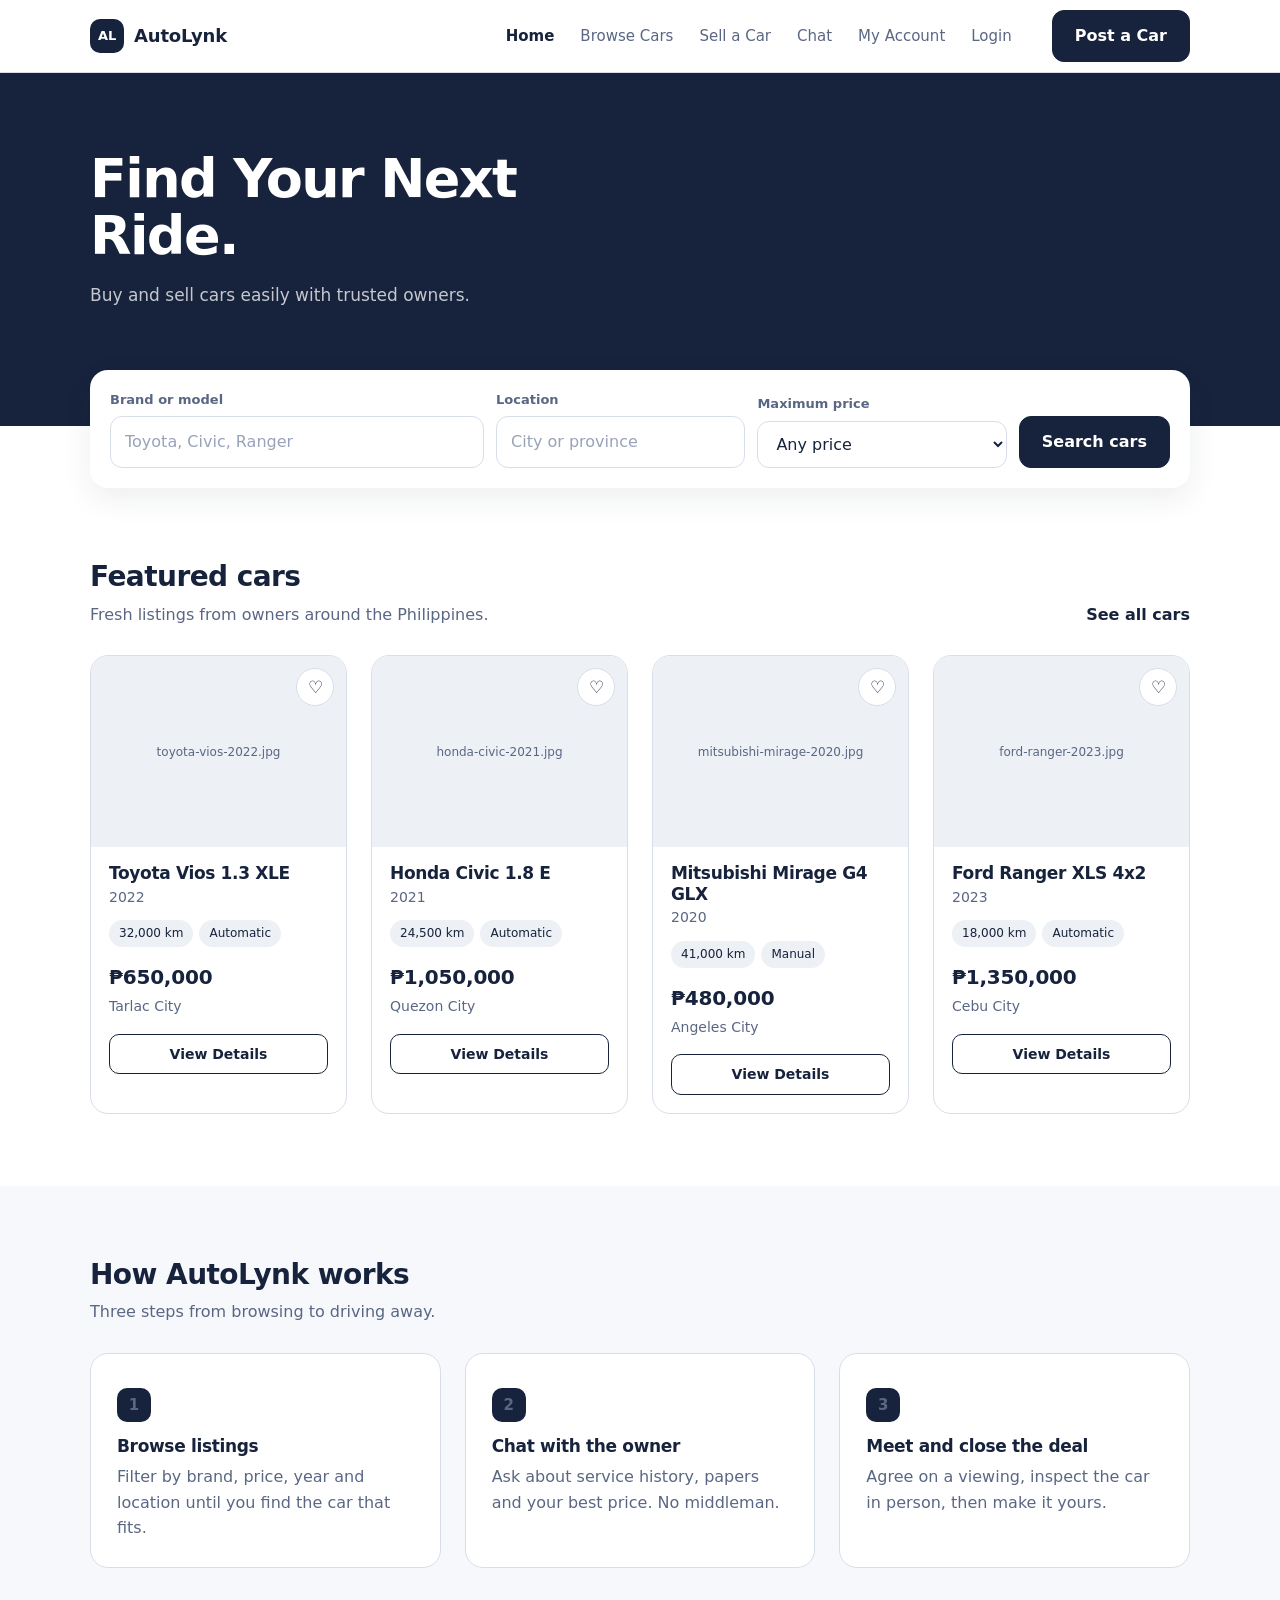
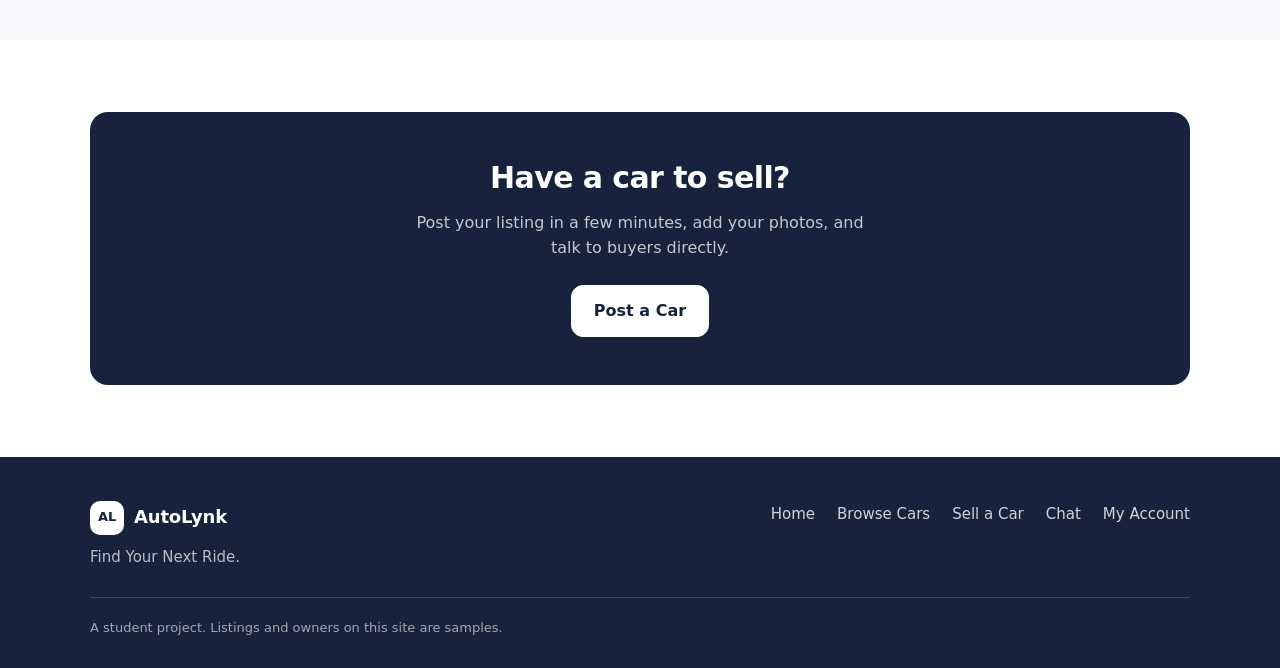
==== index.html @ 57250fde "first commit" ====
<!DOCTYPE html>
<html lang="en">
<head>
    <meta charset="UTF-8">
    <meta name="viewport" content="width=device-width, initial-scale=1.0">
    <title>AutoLynk — Find Your Next Ride.</title>
    <link rel="stylesheet" href="css/style.css">
</head>
<body id="page-index">

    <!-- ===== NAVIGATION BAR ===== -->
    <header class="nav">
        <div class="container nav-inner">
            <a class="logo" href="index.html">
                <span class="logo-mark">AL</span>
                AutoLynk
            </a>

            <ul class="nav-links">
                <li><a class="is-active" href="index.html">Home</a></li>
                <li><a href="browse.html">Browse Cars</a></li>
                <li><a href="sell.html">Sell a Car</a></li>
                <li><a href="chat.html">Chat</a></li>
                <li><a href="account.html">My Account</a></li>
                <li><a href="login.html" data-auth-login>Login</a></li>
            </ul>

            <a class="btn btn--primary nav-cta" href="sell.html">Post a Car</a>

            <button class="nav-toggle" id="navToggle" type="button" aria-label="Open menu" aria-expanded="false" aria-controls="mobileMenu">
                <span></span>
                <span></span>
                <span></span>
            </button>
        </div>

        <!-- Menu that opens on phones and tablets -->
        <nav class="mobile-menu" id="mobileMenu">
            <ul>
                <li><a href="index.html">Home</a></li>
                <li><a href="browse.html">Browse Cars</a></li>
                <li><a href="sell.html">Sell a Car</a></li>
                <li><a href="chat.html">Chat</a></li>
                <li><a href="account.html">My Account</a></li>
                <li><a href="login.html" data-auth-login>Login</a></li>
            </ul>
            <a class="btn btn--primary" href="sell.html">Post a Car</a>
        </nav>
    </header>

    <main>
        <!-- ===== HERO ===== -->
        <section class="hero">
            <div class="container">
                <h1 class="hero-title">Find Your Next Ride.</h1>
                <p class="hero-text">Buy and sell cars easily with trusted owners.</p>
            </div>
        </section>

        <!-- ===== SEARCH ===== -->
        <div class="container">
            <form class="search-panel" action="browse.html" method="get">
                <div class="search-grid">
                    <div>
                        <label class="field-label" for="heroKeyword">Brand or model</label>
                        <input class="input" type="search" id="heroKeyword" name="q" placeholder="Toyota, Civic, Ranger">
                    </div>

                    <div>
                        <label class="field-label" for="heroLocation">Location</label>
                        <input class="input" type="text" id="heroLocation" name="location" placeholder="City or province">
                    </div>

                    <div>
                        <label class="field-label" for="heroPrice">Maximum price</label>
                        <select class="select" id="heroPrice" name="price">
                            <option value="">Any price</option>
                            <option value="500000">Up to &#8369;500,000</option>
                            <option value="800000">Up to &#8369;800,000</option>
                            <option value="1200000">Up to &#8369;1,200,000</option>
                            <option value="2000000">Up to &#8369;2,000,000</option>
                        </select>
                    </div>

                    <div>
                        <button class="btn btn--primary" type="submit">Search cars</button>
                    </div>
                </div>
            </form>
        </div>

        <!-- ===== FEATURED CARS ===== -->
        <section class="section">
            <div class="container">
                <div class="section-head">
                    <div>
                        <h2 class="section-title">Featured cars</h2>
                        <p class="section-sub">Fresh listings from owners around the Philippines.</p>
                    </div>
                    <a class="text-link" href="browse.html">See all cars</a>
                </div>

                <div class="car-grid" id="featuredGrid"></div>

                <noscript>
                    <p class="empty-state">Turn on JavaScript to see the car listings.</p>
                </noscript>
            </div>
        </section>

        <!-- ===== HOW IT WORKS ===== -->
        <section class="section section--tint">
            <div class="container">
                <div class="section-head">
                    <div>
                        <h2 class="section-title">How AutoLynk works</h2>
                        <p class="section-sub">Three steps from browsing to driving away.</p>
                    </div>
                </div>

                <div class="steps">
                    <div class="step">
                        <p class="step-num">1</p>
                        <h3>Browse listings</h3>
                        <p>Filter by brand, price, year and location until you find the car that fits.</p>
                    </div>
                    <div class="step">
                        <p class="step-num">2</p>
                        <h3>Chat with the owner</h3>
                        <p>Ask about service history, papers and your best price. No middleman.</p>
                    </div>
                    <div class="step">
                        <p class="step-num">3</p>
                        <h3>Meet and close the deal</h3>
                        <p>Agree on a viewing, inspect the car in person, then make it yours.</p>
                    </div>
                </div>
            </div>
        </section>

        <!-- ===== SELL CALL TO ACTION ===== -->
        <section class="section">
            <div class="container">
                <div class="cta">
                    <h2>Have a car to sell?</h2>
                    <p>Post your listing in a few minutes, add your photos, and talk to buyers directly.</p>
                    <a class="btn btn--light" href="sell.html">Post a Car</a>
                </div>
            </div>
        </section>
    </main>

    <!-- ===== FOOTER ===== -->
    <footer class="footer">
        <div class="container">
            <div class="footer-top">
                <div>
                    <span class="logo">
                        <span class="logo-mark">AL</span>
                        AutoLynk
                    </span>
                    <p class="footer-tag">Find Your Next Ride.</p>
                </div>

                <ul class="footer-links">
                    <li><a href="index.html">Home</a></li>
                    <li><a href="browse.html">Browse Cars</a></li>
                    <li><a href="sell.html">Sell a Car</a></li>
                    <li><a href="chat.html">Chat</a></li>
                    <li><a href="account.html">My Account</a></li>
                </ul>
            </div>

            <p class="footer-note">A student project. Listings and owners on this site are samples.</p>
        </div>
    </footer>

    <script src="js/script.js"></script>
</body>
</html>
---- css/style.css ----
/* ==========================================================================
   AutoLynk — style.css
   Find Your Next Ride.

   Only two colors are used: Dark Navy (#17233C) and White (#FFFFFF).
   Everything else is a lighter or darker shade of that same navy.

   CONTENTS
   01. Colors & sizes (variables)     08. Filter bar (browse page)
   02. Base styles                   09. Car details page
   03. Layout helpers                10. Chat page
   04. Buttons                       11. Forms (login / register / sell)
   05. Navbar & mobile menu          12. My Account page
   06. Hero & search panel           13. Footer
   07. Car cards                     14. Responsive (tablet & mobile)
   ========================================================================== */


/* ==========================================================================
   01. COLORS & SIZES
   Change a value here and it updates everywhere on the site.
   ========================================================================== */

:root {
  /* The two main colors */
  --navy: #17233C;
  --white: #FFFFFF;

  /* Shades of the same navy (for text, borders and light backgrounds) */
  --navy-dark:  #101A2E;   /* pressed buttons */
  --navy-hover: #22314F;   /* button hover */
  --navy-soft:  #5A6784;   /* secondary text */
  --navy-faint: #98A3B9;   /* placeholder text */
  --navy-line:  #D8DEE9;   /* borders */
  --navy-tint:  #EDF0F5;   /* chips, photo placeholders */
  --navy-bg:    #F6F8FB;   /* light page background */

  /* Rounded corners */
  --radius: 18px;
  --radius-sm: 12px;
  --radius-pill: 999px;

  /* One soft shadow, used sparingly */
  --shadow: 0 10px 30px rgba(23, 35, 60, 0.08);

  /* Spacing */
  --gap: 24px;
  --section-space: 72px;
  --max-width: 1140px;
}


/* ==========================================================================
   02. BASE STYLES
   ========================================================================== */

*,
*::before,
*::after {
  box-sizing: border-box;
}

html {
  -webkit-text-size-adjust: 100%;
  scroll-behavior: smooth;
}

body {
  margin: 0;
  font-family: "Inter", "Segoe UI", system-ui, -apple-system, "Helvetica Neue", Arial, sans-serif;
  font-size: 16px;
  line-height: 1.6;
  color: var(--navy);
  background-color: var(--white);
}

img {
  display: block;
  max-width: 100%;
}

a {
  color: inherit;
  text-decoration: none;
}

h1, h2, h3, h4 {
  line-height: 1.2;
  letter-spacing: -0.02em;
  margin: 0;
}

p {
  margin: 0;
}

/* Keyboard users can always see where they are */
:focus-visible {
  outline: 2px solid var(--navy);
  outline-offset: 2px;
}

/* On navy backgrounds the outline has to be white to be visible */
.hero :focus-visible,
.footer :focus-visible,
.cta :focus-visible {
  outline-color: var(--white);
}

/* Helper classes used by JavaScript */
.is-hidden {
  display: none !important;
}

/* Text that only screen readers should read */
.sr-only {
  position: absolute;
  width: 1px;
  height: 1px;
  padding: 0;
  margin: -1px;
  overflow: hidden;
  clip: rect(0, 0, 0, 0);
  white-space: nowrap;
  border: 0;
}


/* ==========================================================================
   03. LAYOUT HELPERS
   ========================================================================== */

.container {
  width: 100%;
  max-width: var(--max-width);
  margin: 0 auto;
  padding: 0 20px;
}

.section {
  padding: var(--section-space) 0;
}

.section--tint {
  background-color: var(--navy-bg);
}

.section--top {
  padding-top: 40px;
}

/* Adds breathing room above the footer */
.page-end {
  padding-bottom: var(--section-space);
}

.section-head {
  display: flex;
  align-items: flex-end;
  justify-content: space-between;
  gap: 16px;
  margin-bottom: 28px;
}

.section-title {
  font-size: 1.75rem;
}

.section-sub {
  margin-top: 8px;
  color: var(--navy-soft);
}

.text-link {
  font-weight: 600;
  white-space: nowrap;
}

.text-link:hover {
  text-decoration: underline;
}

/* Car grids fit as many columns as the screen allows */
.car-grid {
  display: grid;
  grid-template-columns: repeat(auto-fill, minmax(248px, 1fr));
  gap: var(--gap);
}

.empty-state {
  padding: 48px 20px;
  text-align: center;
  color: var(--navy-soft);
  border: 1px dashed var(--navy-line);
  border-radius: var(--radius);
}

.empty-state .btn {
  margin-top: 16px;
}

/* Reusable photo box. The filename in data-file shows until a real photo
   is dropped into the images folder. */
.photo-frame {
  position: relative;
  overflow: hidden;
  background-color: var(--navy-tint);
  border-radius: var(--radius-sm);
}

.photo-frame::after {
  content: attr(data-file);
  position: absolute;
  inset: 0;
  display: flex;
  align-items: center;
  justify-content: center;
  padding: 10px;
  text-align: center;
  font-size: 0.75rem;
  line-height: 1.35;
  color: var(--navy-soft);
  word-break: break-word;
}

.photo-img {
  position: relative;
  z-index: 1;
  width: 100%;
  height: 100%;
  object-fit: cover;
}


/* ==========================================================================
   04. BUTTONS
   ========================================================================== */

.btn {
  display: inline-flex;
  align-items: center;
  justify-content: center;
  gap: 8px;
  font: inherit;
  font-weight: 600;
  padding: 12px 22px;
  border: 1.5px solid var(--navy);
  border-radius: var(--radius-sm);
  cursor: pointer;
  text-align: center;
  transition: background-color 0.15s ease, color 0.15s ease;
}

.btn--primary {
  background-color: var(--navy);
  color: var(--white);
}

.btn--primary:hover {
  background-color: var(--navy-hover);
}

.btn--outline {
  background-color: var(--white);
  color: var(--navy);
}

.btn--outline:hover {
  background-color: var(--navy-tint);
}

/* For use on top of navy backgrounds */
.btn--light {
  background-color: var(--white);
  color: var(--navy);
  border-color: var(--white);
}

.btn--light:hover {
  background-color: var(--navy-tint);
}

.btn--full {
  width: 100%;
}

.btn--small {
  padding: 8px 14px;
  font-size: 0.875rem;
  border-radius: 10px;
}

/* A button that has been switched on, such as "Saved" */
.btn.is-saved {
  color: var(--white);
  background-color: var(--navy);
}


/* ==========================================================================
   05. NAVBAR & MOBILE MENU
   ========================================================================== */

.nav {
  position: sticky;
  top: 0;
  z-index: 50;
  background-color: var(--white);
  border-bottom: 1px solid var(--navy-line);
}

.nav-inner {
  display: flex;
  align-items: center;
  gap: 18px;
  height: 72px;
}

.logo {
  display: inline-flex;
  align-items: center;
  gap: 10px;
  font-size: 1.125rem;
  font-weight: 700;
  letter-spacing: -0.01em;
}

.logo-mark {
  display: inline-flex;
  align-items: center;
  justify-content: center;
  width: 34px;
  height: 34px;
  border-radius: 10px;
  background-color: var(--navy);
  color: var(--white);
  font-size: 0.8125rem;
  font-weight: 700;
}

.nav-links {
  display: flex;
  align-items: center;
  gap: 2px;
  margin: 0 0 0 auto;
  padding: 0;
  list-style: none;
}

.nav-links a {
  display: block;
  padding: 9px 12px;
  border-radius: 10px;
  font-size: 0.9375rem;
  font-weight: 500;
  color: var(--navy-soft);
}

.nav-links a:hover {
  background-color: var(--navy-tint);
  color: var(--navy);
}

.nav-links a.is-active {
  color: var(--navy);
  font-weight: 600;
}

.nav-cta {
  margin-left: 10px;
}

/* Hamburger button — hidden on desktop, shown on small screens */
.nav-toggle {
  display: none;
  width: 44px;
  height: 44px;
  margin-left: auto;
  padding: 0;
  background-color: var(--white);
  border: 1px solid var(--navy-line);
  border-radius: 10px;
  cursor: pointer;
}

.nav-toggle span {
  display: block;
  width: 18px;
  height: 2px;
  margin: 3px auto;
  background-color: var(--navy);
  border-radius: 2px;
}

.mobile-menu {
  display: none;
  border-top: 1px solid var(--navy-line);
  background-color: var(--white);
}

.mobile-menu ul {
  margin: 0;
  padding: 8px 0 14px;
  list-style: none;
}

.mobile-menu a {
  display: block;
  padding: 12px 20px;
  font-weight: 500;
}

.mobile-menu a:hover {
  background-color: var(--navy-bg);
}

.mobile-menu .btn {
  margin: 10px 20px 0;
  width: calc(100% - 40px);
}


/* ==========================================================================
   06. HERO & SEARCH PANEL
   ========================================================================== */

.hero {
  background-color: var(--navy);
  color: var(--white);
  padding: 78px 0 116px;
}

.hero-title {
  max-width: 15ch;
  font-size: clamp(2.25rem, 5.5vw, 3.375rem);
  line-height: 1.05;
  letter-spacing: -0.03em;
  font-weight: 700;
}

.hero-text {
  max-width: 44ch;
  margin-top: 18px;
  font-size: 1.0625rem;
  color: rgba(255, 255, 255, 0.75);
}

/* The white search card lifts up over the navy hero */
.search-panel {
  position: relative;
  z-index: 2;
  margin-top: -56px;
  padding: 20px;
  background-color: var(--white);
  border-radius: var(--radius);
  box-shadow: var(--shadow);
}

.search-grid {
  display: grid;
  grid-template-columns: 1.5fr 1fr 1fr auto;
  gap: 12px;
  align-items: end;
}

.field-label {
  display: block;
  margin-bottom: 6px;
  font-size: 0.8125rem;
  font-weight: 600;
  color: var(--navy-soft);
}

.input,
.select,
.textarea {
  width: 100%;
  font: inherit;
  color: var(--navy);
  background-color: var(--white);
  border: 1.5px solid var(--navy-line);
  border-radius: var(--radius-sm);
  padding: 12px 14px;
}

.input::placeholder,
.textarea::placeholder {
  color: var(--navy-faint);
}

.input:focus,
.select:focus,
.textarea:focus {
  outline: none;
  border-color: var(--navy);
}

.textarea {
  min-height: 130px;
  resize: vertical;
}


/* ==========================================================================
   07. CAR CARDS
   ========================================================================== */

.car-card {
  position: relative;
  display: flex;
  flex-direction: column;
  background-color: var(--white);
  border: 1px solid var(--navy-line);
  border-radius: var(--radius);
  overflow: hidden;
  transition: border-color 0.15s ease;
}

.car-card:hover {
  border-color: var(--navy);
}

/* Invisible link that makes the whole card clickable */
.car-card-link {
  position: absolute;
  inset: 0;
  z-index: 3;
}

/* The card hides overflow, so draw the focus ring inside it */
.car-card-link:focus-visible {
  outline-offset: -3px;
}

.photo-frame--card {
  aspect-ratio: 4 / 3;
  border-radius: 0;
}

.save-btn {
  position: absolute;
  top: 12px;
  right: 12px;
  z-index: 5;
  display: flex;
  align-items: center;
  justify-content: center;
  width: 38px;
  height: 38px;
  padding: 0;
  font-size: 1.0625rem;
  line-height: 1;
  color: var(--navy);
  background-color: var(--white);
  border: 1px solid var(--navy-line);
  border-radius: var(--radius-pill);
  cursor: pointer;
}

.save-btn::before {
  content: "\2661";           /* empty heart */
  font-family: "Segoe UI Symbol", "Apple Symbols", sans-serif;
}

.save-btn.is-saved {
  background-color: var(--navy);
  color: var(--white);
  border-color: var(--navy);
}

.save-btn.is-saved::before {
  content: "\2665";           /* filled heart */
}

.car-body {
  display: flex;
  flex: 1;
  flex-direction: column;
  padding: 16px 18px 18px;
}

.car-name {
  font-size: 1.0625rem;
  font-weight: 600;
}

.car-year {
  margin-top: 2px;
  font-size: 0.875rem;
  color: var(--navy-soft);
}

.car-meta {
  display: flex;
  flex-wrap: wrap;
  gap: 6px;
  margin: 12px 0 0;
  padding: 0;
  list-style: none;
}

.car-meta li {
  padding: 4px 10px;
  font-size: 0.75rem;
  background-color: var(--navy-tint);
  border-radius: var(--radius-pill);
}

.car-price {
  margin-top: 14px;
  font-size: 1.25rem;
  font-weight: 700;
  letter-spacing: -0.01em;
}

.car-place {
  margin-top: 2px;
  font-size: 0.875rem;
  color: var(--navy-soft);
}

.car-actions {
  position: relative;
  z-index: 4;
  margin-top: 16px;
}


/* ==========================================================================
   08. FILTER BAR (browse page)
   ========================================================================== */

.page-head {
  padding: 40px 0 0;
}

.page-title {
  font-size: 2rem;
}

.page-sub {
  margin-top: 8px;
  color: var(--navy-soft);
}

.filters {
  margin: 24px 0 28px;
  padding: 18px;
  background-color: var(--white);
  border: 1px solid var(--navy-line);
  border-radius: var(--radius);
}

.filters-grid {
  display: grid;
  grid-template-columns: 1.6fr 1fr 1fr 1fr 1fr 1fr;
  gap: 12px;
}

.filters-foot {
  display: flex;
  align-items: center;
  justify-content: space-between;
  gap: 12px;
  margin-top: 16px;
}

.result-count {
  font-size: 0.9375rem;
  color: var(--navy-soft);
}


/* ==========================================================================
   09. CAR DETAILS PAGE
   ========================================================================== */

.detail {
  padding: 26px 0 var(--section-space);
}

.breadcrumb {
  margin-bottom: 18px;
  font-size: 0.875rem;
  color: var(--navy-soft);
}

.breadcrumb a:hover {
  text-decoration: underline;
}

/* Shown when the car id in the address bar is not in storage */
.detail-notfound {
  margin-bottom: var(--section-space);
  padding: 56px 24px;
  text-align: center;
  border: 1px dashed var(--navy-line);
  border-radius: var(--radius);
}

.detail-notfound p {
  margin: 10px 0 20px;
  color: var(--navy-soft);
}

.detail-grid {
  display: grid;
  grid-template-columns: 1.65fr 1fr;
  gap: 40px;
  align-items: start;
}

.photo-frame--main {
  aspect-ratio: 16 / 10;
  border-radius: var(--radius);
}

.thumbs {
  display: grid;
  grid-template-columns: repeat(3, 1fr);
  gap: 12px;
  margin-top: 12px;
}

.photo-frame--thumb {
  aspect-ratio: 4 / 3;
}

.photo-frame--thumb::after {
  font-size: 0.6875rem;
}

.detail-block {
  margin-top: 36px;
}

.detail-block h2 {
  font-size: 1.25rem;
  margin-bottom: 14px;
}

.detail-name {
  font-size: 1.875rem;
}

.detail-place {
  margin-top: 6px;
  color: var(--navy-soft);
}

.specs {
  display: grid;
  grid-template-columns: repeat(2, 1fr);
  gap: 0 32px;
  margin: 0;
}

.spec {
  display: flex;
  align-items: baseline;
  justify-content: space-between;
  gap: 12px;
  padding: 12px 0;
  border-bottom: 1px solid var(--navy-line);
}

.spec dt {
  font-size: 0.9375rem;
  color: var(--navy-soft);
}

.spec dd {
  margin: 0;
  font-weight: 600;
}

.features {
  display: flex;
  flex-wrap: wrap;
  gap: 8px;
  margin: 0;
  padding: 0;
  list-style: none;
}

.features li {
  padding: 6px 14px;
  font-size: 0.875rem;
  border: 1px solid var(--navy-line);
  border-radius: var(--radius-pill);
}

/* Sticky sidebar with the price and the owner */
.detail-side {
  position: sticky;
  top: 96px;
  display: grid;
  gap: 16px;
}

.side-card {
  padding: 22px;
  background-color: var(--white);
  border: 1px solid var(--navy-line);
  border-radius: var(--radius);
}

.detail-price {
  font-size: 2rem;
  font-weight: 700;
  letter-spacing: -0.02em;
}

.price-note {
  margin-top: 4px;
  font-size: 0.875rem;
  color: var(--navy-soft);
}

.side-card .btn {
  margin-top: 16px;
}

.card-label {
  margin-bottom: 14px;
  font-size: 0.8125rem;
  font-weight: 600;
  color: var(--navy-soft);
}

.owner {
  display: flex;
  align-items: center;
  gap: 12px;
}

.avatar {
  display: flex;
  flex: none;
  align-items: center;
  justify-content: center;
  width: 48px;
  height: 48px;
  overflow: hidden;
  font-weight: 700;
  color: var(--white);
  background-color: var(--navy);
  border-radius: var(--radius-pill);
}

.avatar--lg {
  width: 76px;
  height: 76px;
  font-size: 1.5rem;
}

.avatar--sm {
  width: 34px;
  height: 34px;
  font-size: 0.75rem;
}

/* When the account has a real profile picture it fills the circle */
.avatar-img {
  width: 100%;
  height: 100%;
  object-fit: cover;
}

.owner-name {
  display: block;
  font-weight: 600;
}

.owner-meta {
  display: block;
  font-size: 0.875rem;
  color: var(--navy-soft);
}


/* ==========================================================================
   10. CHAT PAGE
   ========================================================================== */

.chat-wrap {
  padding: 28px 0 56px;
}

.chat {
  display: grid;
  grid-template-columns: 320px 1fr;
  height: min(70vh, 620px);
  margin-top: 20px;
  background-color: var(--white);
  border: 1px solid var(--navy-line);
  border-radius: var(--radius);
  overflow: hidden;
}

.chat-list {
  overflow-y: auto;
  border-right: 1px solid var(--navy-line);
}

.chat-list-head {
  padding: 16px 18px;
  font-weight: 600;
  border-bottom: 1px solid var(--navy-line);
}

.convo {
  display: flex;
  align-items: center;
  gap: 12px;
  width: 100%;
  padding: 14px 18px;
  font: inherit;
  text-align: left;
  background-color: var(--white);
  border: 0;
  border-bottom: 1px solid var(--navy-line);
  cursor: pointer;
}

.convo:hover {
  background-color: var(--navy-bg);
}

.convo.is-active {
  background-color: var(--navy-tint);
}

.convo-text {
  flex: 1;
  min-width: 0;
  overflow: hidden;
}

.convo-name {
  display: block;
  font-size: 0.9375rem;
  font-weight: 600;
}

.convo-car {
  display: block;
  font-size: 0.8125rem;
  color: var(--navy-soft);
}

/* The last line of the conversation, cut off with "..." if it is long */
.convo-last {
  display: block;
  overflow: hidden;
  font-size: 0.8125rem;
  color: var(--navy-soft);
  text-overflow: ellipsis;
  white-space: nowrap;
}

.convo-time {
  flex: none;
  align-self: flex-start;
  font-size: 0.6875rem;
  color: var(--navy-faint);
  white-space: nowrap;
}

/* Placeholder text when there is nothing to show yet */
.chat-note {
  margin: auto;
  max-width: 340px;
  text-align: center;
  font-size: 0.9375rem;
  color: var(--navy-soft);
}

.chat-list-note {
  padding: 18px;
  font-size: 0.875rem;
  color: var(--navy-soft);
}

.chat-main {
  display: flex;
  flex-direction: column;
  min-width: 0;
}

.chat-head {
  display: flex;
  align-items: center;
  gap: 12px;
  padding: 14px 20px;
  border-bottom: 1px solid var(--navy-line);
}

.chat-body {
  flex: 1;
  display: flex;
  flex-direction: column;
  gap: 12px;
  padding: 22px 20px;
  overflow-y: auto;
  background-color: var(--navy-bg);
}

.bubble {
  max-width: min(74%, 460px);
  padding: 11px 15px;
  font-size: 0.9375rem;
  border-radius: 16px;
}

.bubble--them {
  align-self: flex-start;
  background-color: var(--white);
  border: 1px solid var(--navy-line);
  border-bottom-left-radius: 6px;
}

.bubble--me {
  align-self: flex-end;
  color: var(--white);
  background-color: var(--navy);
  border-bottom-right-radius: 6px;
}

.bubble-time {
  display: block;
  margin-top: 4px;
  font-size: 0.6875rem;
  color: var(--navy-soft);
}

.bubble--me .bubble-time {
  color: rgba(255, 255, 255, 0.65);
}

.chat-form {
  display: flex;
  gap: 10px;
  padding: 14px 16px;
  border-top: 1px solid var(--navy-line);
}


/* ==========================================================================
   11. FORMS (login / register / sell)
   ========================================================================== */

.auth {
  display: flex;
  align-items: center;
  justify-content: center;
  min-height: calc(100vh - 73px);
  padding: 48px 20px;
  background-color: var(--navy-bg);
}

.auth-card {
  width: 100%;
  max-width: 430px;
  padding: 32px;
  background-color: var(--white);
  border: 1px solid var(--navy-line);
  border-radius: var(--radius);
}

.auth-title {
  font-size: 1.5rem;
}

.auth-sub {
  margin-top: 6px;
  margin-bottom: 24px;
  color: var(--navy-soft);
}

.form-grid {
  display: grid;
  gap: 16px;
}

.form-grid--two {
  grid-template-columns: 1fr 1fr;
}

/* A field that takes the full width inside a two-column grid */
.form-span {
  grid-column: 1 / -1;
}

/* A smaller heading that splits one card into two parts */
.form-subhead {
  margin: 28px 0 18px;
  padding-top: 22px;
  font-size: 1rem;
  border-top: 1px solid var(--navy-line);
}

.form-foot {
  margin-top: 22px;
  padding-top: 18px;
  text-align: center;
  font-size: 0.9375rem;
  color: var(--navy-soft);
  border-top: 1px solid var(--navy-line);
}

.hint {
  margin-top: 6px;
  font-size: 0.8125rem;
  color: var(--navy-soft);
}

.form-layout {
  display: grid;
  grid-template-columns: 1fr 300px;
  gap: 28px;
  align-items: start;
}

.form-card {
  padding: 26px;
  background-color: var(--white);
  border: 1px solid var(--navy-line);
  border-radius: var(--radius);
}

.form-card h2 {
  font-size: 1.125rem;
  margin-bottom: 18px;
}

/* Two cards stacked in the same column (My Account page) */
.form-card + .form-card {
  margin-top: 18px;
}

.form-card p + .btn {
  margin-top: 16px;
}

.form-section {
  margin-top: 26px;
}

.upload {
  padding: 24px;
  text-align: center;
  border: 1.5px dashed var(--navy-line);
  border-radius: var(--radius-sm);
}

.upload input[type="file"] {
  display: block;
  margin: 12px auto 0;
  max-width: 100%;
  font: inherit;
  font-size: 0.875rem;
}

.photo-previews {
  display: grid;
  grid-template-columns: repeat(auto-fill, minmax(108px, 1fr));
  gap: 10px;
  margin-top: 14px;
}

.photo-previews img {
  width: 100%;
  aspect-ratio: 4 / 3;
  object-fit: cover;
  border-radius: 10px;
}

.tips {
  margin: 0;
  padding-left: 20px;
  color: var(--navy-soft);
  font-size: 0.9375rem;
}

.tips li + li {
  margin-top: 10px;
}

.form-message {
  margin-top: 16px;
  padding: 12px 16px;
  font-size: 0.9375rem;
  background-color: var(--navy-tint);
  border-radius: var(--radius-sm);
}

/* The sample logins listed on the login page */
.demo-card {
  margin-top: 22px;
  font-size: 0.875rem;
  color: var(--navy-soft);
}

.demo-card h2 {
  margin-bottom: 8px;
  font-size: 1rem;
  color: var(--navy);
}

.demo-card code {
  padding: 1px 6px;
  font-size: 0.8125rem;
  color: var(--navy);
  background-color: var(--navy-tint);
  border-radius: 6px;
}

.demo-list {
  margin: 16px 0 0;
  padding: 0;
  list-style: none;
}

.demo-list li {
  display: flex;
  align-items: center;
  gap: 10px;
}

.demo-list li + li {
  margin-top: 10px;
}

.demo-list strong {
  color: var(--navy);
}


/* ==========================================================================
   12. MY ACCOUNT PAGE
   ========================================================================== */

.profile {
  display: flex;
  align-items: center;
  gap: 20px;
  margin-top: 24px;
  padding: 26px;
  background-color: var(--white);
  border: 1px solid var(--navy-line);
  border-radius: var(--radius);
}

.profile-name {
  font-size: 1.375rem;
}

.profile-meta {
  margin-top: 4px;
  font-size: 0.9375rem;
  color: var(--navy-soft);
}

/* One saved detail on the Profile tab (name, email, location, date) */
.account-single {
  margin-top: 4px;
  font-weight: 600;
}

.tabs {
  display: flex;
  flex-wrap: wrap;
  gap: 4px;
  margin: 28px 0 22px;
  border-bottom: 1px solid var(--navy-line);
}

.tab {
  padding: 12px 14px;
  font: inherit;
  font-weight: 600;
  color: var(--navy-soft);
  background: none;
  border: 0;
  border-bottom: 2px solid transparent;
  cursor: pointer;
}

.tab:hover {
  color: var(--navy);
}

.tab.is-active {
  color: var(--navy);
  border-bottom-color: var(--navy);
}

.panel {
  display: none;
  padding-bottom: var(--section-space);
}

.panel.is-active {
  display: block;
}

.listing {
  display: grid;
  grid-template-columns: 120px 1fr auto;
  gap: 18px;
  align-items: center;
  padding: 16px;
  background-color: var(--white);
  border: 1px solid var(--navy-line);
  border-radius: var(--radius);
}

.listing + .listing {
  margin-top: 14px;
}

.photo-frame--listing {
  width: 100%;
  aspect-ratio: 4 / 3;
}

.photo-frame--listing::after {
  font-size: 0.625rem;
}

.listing-name {
  font-size: 1.0625rem;
  font-weight: 600;
}

.listing-price {
  margin-top: 2px;
  font-weight: 700;
}

.listing-place {
  font-size: 0.875rem;
  color: var(--navy-soft);
}

.badge {
  display: inline-block;
  margin-top: 8px;
  padding: 3px 10px;
  font-size: 0.75rem;
  font-weight: 600;
  border: 1px solid var(--navy-line);
  border-radius: var(--radius-pill);
}

.badge--active {
  color: var(--white);
  background-color: var(--navy);
  border-color: var(--navy);
}

.badge--sold {
  color: var(--navy-soft);
  background-color: var(--navy-tint);
}

.listing-actions {
  display: flex;
  gap: 8px;
}

.message-row {
  display: flex;
  align-items: center;
  gap: 14px;
  padding: 16px;
  background-color: var(--white);
  border: 1px solid var(--navy-line);
  border-radius: var(--radius);
}

.message-row + .message-row {
  margin-top: 14px;
}

.message-row:hover {
  border-color: var(--navy);
}

.message-preview {
  min-width: 0;
  flex: 1;
}

.message-text {
  display: block;
  overflow: hidden;
  font-size: 0.9375rem;
  color: var(--navy-soft);
  text-overflow: ellipsis;
  white-space: nowrap;
}

/* "Today" / "Yesterday" / the date, on the right of a message row */
.message-time {
  flex: none;
  align-self: flex-start;
  font-size: 0.75rem;
  color: var(--navy-faint);
  white-space: nowrap;
}


/* ==========================================================================
   13. FOOTER & CALL TO ACTION
   ========================================================================== */

.cta {
  padding: 48px;
  text-align: center;
  color: var(--white);
  background-color: var(--navy);
  border-radius: var(--radius);
}

.cta h2 {
  font-size: 1.875rem;
}

.cta p {
  max-width: 46ch;
  margin: 14px auto 24px;
  color: rgba(255, 255, 255, 0.75);
}

.steps {
  display: grid;
  grid-template-columns: repeat(3, 1fr);
  gap: var(--gap);
}

.step {
  padding: 26px;
  background-color: var(--white);
  border: 1px solid var(--navy-line);
  border-radius: var(--radius);
}

.step-num {
  display: flex;
  align-items: center;
  justify-content: center;
  width: 34px;
  height: 34px;
  margin-bottom: 14px;
  font-size: 0.9375rem;
  font-weight: 700;
  color: var(--white);
  background-color: var(--navy);
  border-radius: 10px;
}

.step h3 {
  font-size: 1.0625rem;
}

.step p {
  margin-top: 8px;
  color: var(--navy-soft);
}

.footer {
  padding: 44px 0 30px;
  color: var(--white);
  background-color: var(--navy);
}

.footer .logo-mark {
  color: var(--navy);
  background-color: var(--white);
}

.footer-top {
  display: flex;
  flex-wrap: wrap;
  justify-content: space-between;
  gap: 28px;
}

.footer-tag {
  margin-top: 10px;
  font-size: 0.9375rem;
  color: rgba(255, 255, 255, 0.7);
}

.footer-links {
  display: flex;
  flex-wrap: wrap;
  gap: 22px;
  margin: 0;
  padding: 0;
  list-style: none;
}

.footer-links a {
  font-size: 0.9375rem;
  color: rgba(255, 255, 255, 0.8);
}

.footer-links a:hover {
  color: var(--white);
}

.footer-note {
  margin-top: 28px;
  padding-top: 20px;
  font-size: 0.8125rem;
  color: rgba(255, 255, 255, 0.6);
  border-top: 1px solid rgba(255, 255, 255, 0.16);
}


/* ==========================================================================
   14. RESPONSIVE — tablet & mobile
   ========================================================================== */

/* Small laptops and tablets */
@media (max-width: 1000px) {
  .detail-grid {
    grid-template-columns: 1fr;
    gap: 28px;
  }

  .detail-side {
    position: static;
  }

  .form-layout {
    grid-template-columns: 1fr;
  }

  .filters-grid {
    grid-template-columns: repeat(3, 1fr);
  }

  .search-grid {
    grid-template-columns: 1fr 1fr;
  }
}

/* Tablets — the menu becomes a hamburger here */
@media (max-width: 900px) {
  .nav-links,
  .nav-cta {
    display: none;
  }

  .nav-toggle {
    display: block;
  }

  .mobile-menu.is-open {
    display: block;
  }

  .chat {
    grid-template-columns: 1fr;
    height: auto;
  }

  .chat-list {
    display: flex;
    overflow-x: auto;
    border-right: 0;
    border-bottom: 1px solid var(--navy-line);
  }

  .chat-list-head {
    display: none;
  }

  .convo {
    flex: 0 0 220px;
    border-bottom: 0;
    border-right: 1px solid var(--navy-line);
  }

  .chat-body {
    height: 54vh;
  }

  .steps {
    grid-template-columns: 1fr;
  }
}

/* Phones */
@media (max-width: 700px) {
  :root {
    --section-space: 52px;
    --gap: 18px;
  }

  .hero {
    padding: 54px 0 96px;
  }

  .search-grid,
  .filters-grid,
  .form-grid--two,
  .specs {
    grid-template-columns: 1fr;
  }

  .section-head {
    flex-direction: column;
    align-items: flex-start;
    gap: 10px;
  }

  .cta {
    padding: 32px 22px;
  }

  .cta h2,
  .detail-name,
  .page-title {
    font-size: 1.625rem;
  }

  .profile {
    flex-direction: column;
    align-items: flex-start;
  }

  .listing {
    grid-template-columns: 96px 1fr;
  }

  .listing-actions {
    grid-column: 1 / -1;
  }

  .filters-foot {
    flex-direction: column;
    align-items: stretch;
  }

  .auth-card,
  .form-card {
    padding: 22px;
  }
}

/* Very small phones — one car per row */
@media (max-width: 460px) {
  .car-grid {
    grid-template-columns: 1fr;
  }

  .thumbs {
    grid-template-columns: repeat(2, 1fr);
  }
}

/* Respect the "reduce motion" setting on the visitor's device */
@media (prefers-reduced-motion: reduce) {
  html {
    scroll-behavior: auto;
  }

  * {
    transition: none !important;
  }
}
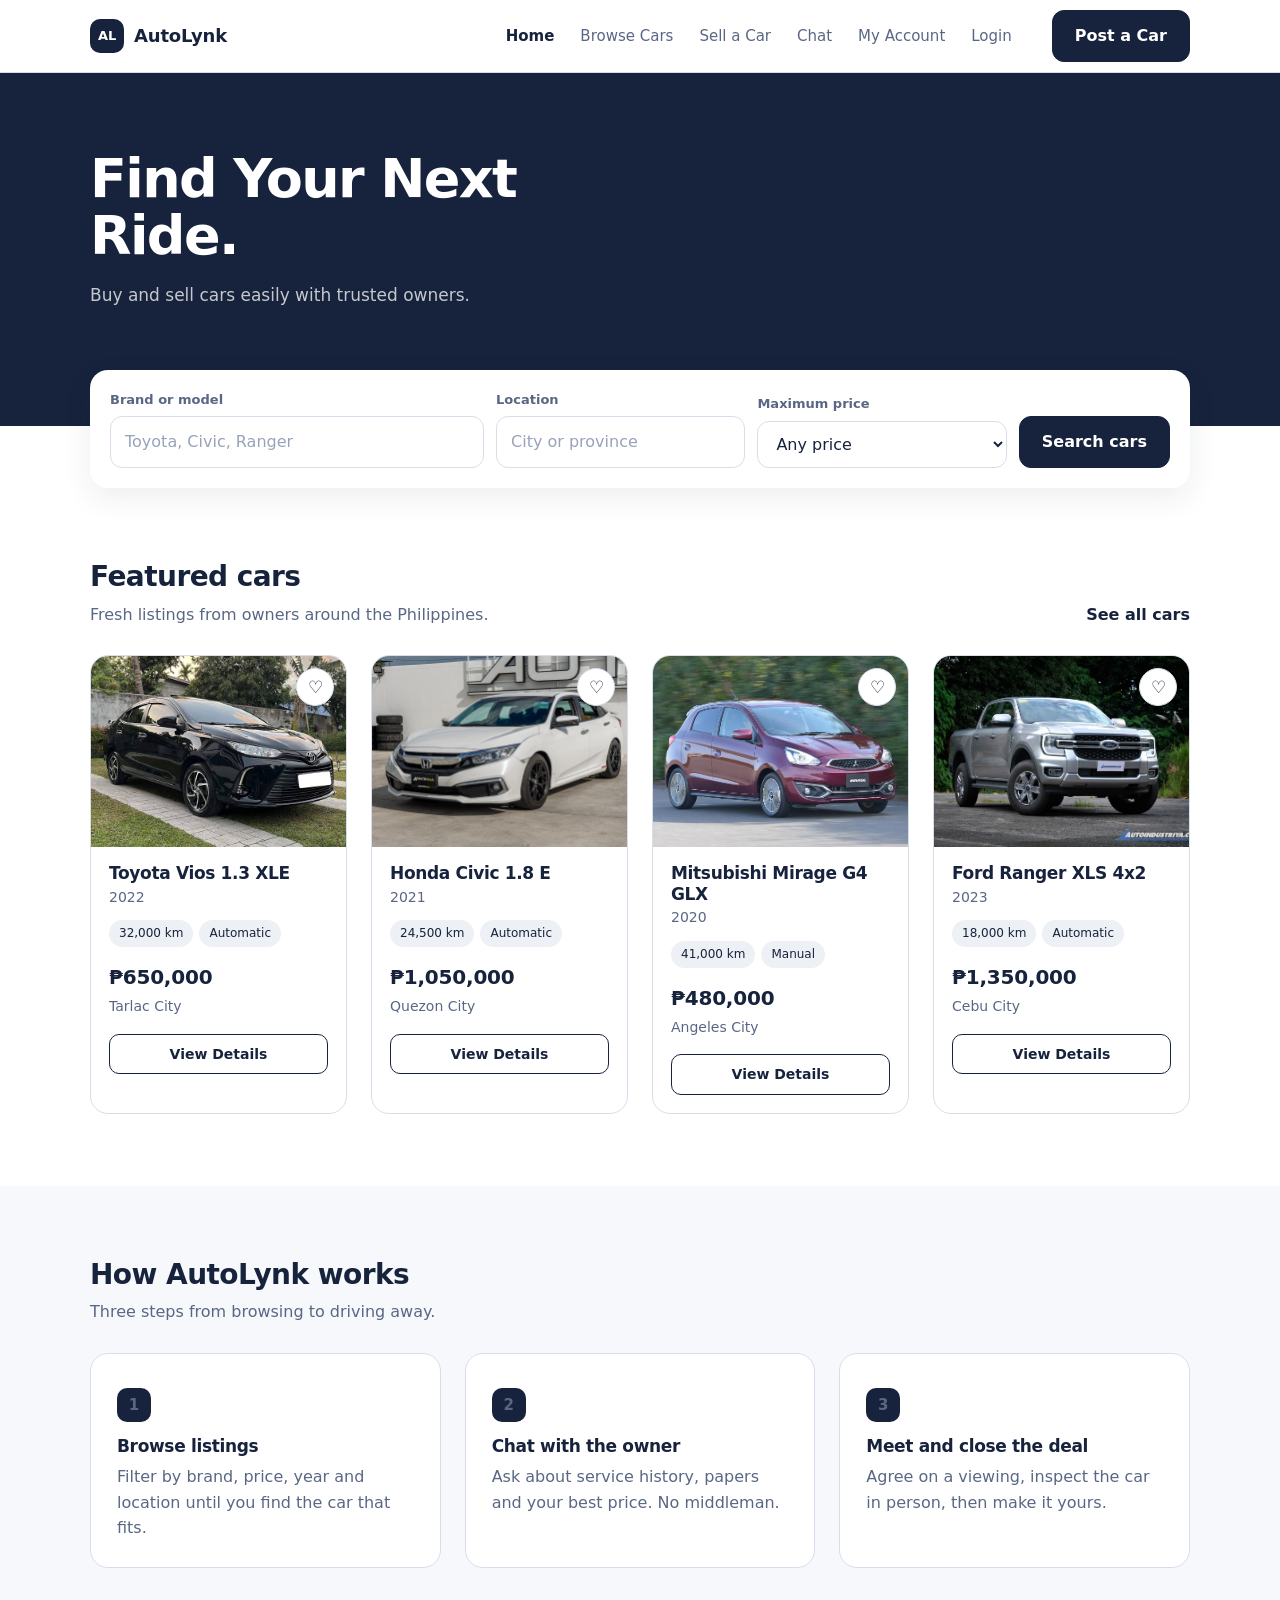
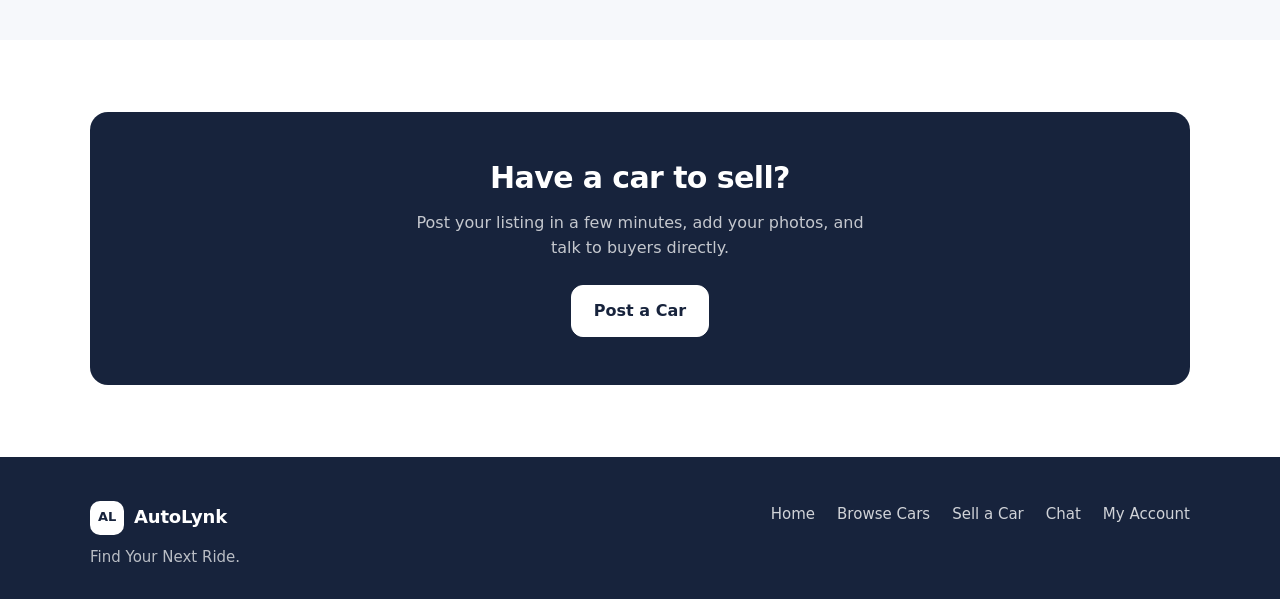
==== commit 7b08cd3c: "delete footer message" ====
--- a/index.html
+++ b/index.html
@@ -170,8 +170,6 @@
                     <li><a href="account.html">My Account</a></li>
                 </ul>
             </div>
-
-            <p class="footer-note">A student project. Listings and owners on this site are samples.</p>
         </div>
     </footer>
 
